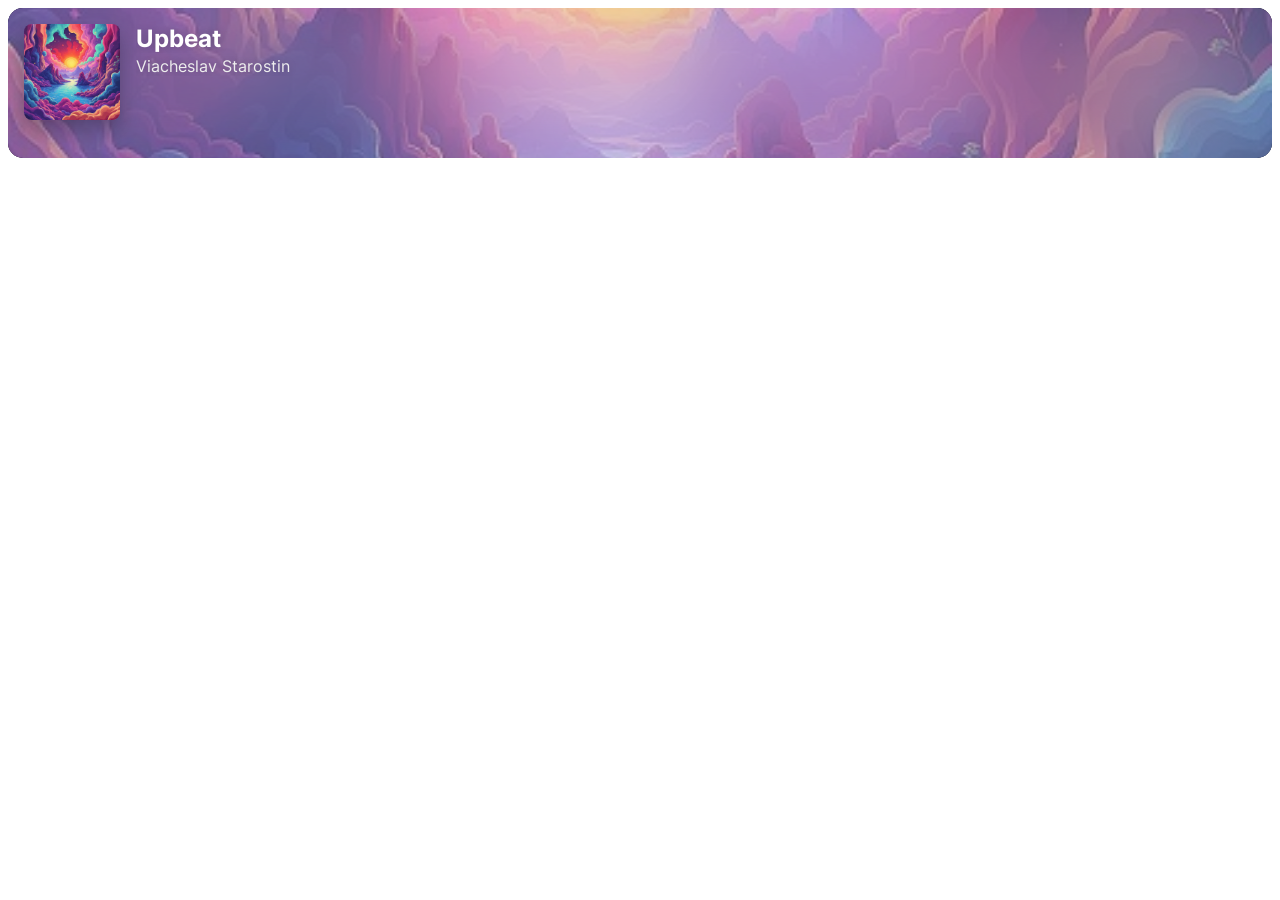
==== index.html @ 87ded1cf "Example Usage" ====
<!DOCTYPE html>
<html lang="en">

<head>
  <!-- meta tags -->
  <meta charset="UTF-8">
  <meta name="viewport" content="width=device-width, initial-scale=1.0">
  <!-- style -->
  <link rel="stylesheet" href="./index.css">
  <!-- import module -->
  <script src="./modules/soundbox.js" type="module"></script>
  <!-- page title -->
  <title>SoundBox - Embeddable Audio Player for Modern Websites</title>
</head>

<body>
  <!-- soundbox -->
  <soundbox class="example-soundbox">
    <!-- track #1 -->
    <source
      src="./assets/music/upbeat.mp3"
      cover="./assets/music/upbeat.jpg"
      artist="Viacheslav Starostin"
      title="Upbeat"
    />
    <!-- track #2 -->
    <source
      src="./assets/music/berry.mp3"
      cover="./assets/music/berry.jpg"
      artist="Giorgio Vitté"
      title="Berry"
    />
  </soundbox>
</body>

</html>
---- index.css ----
.example-soundbox {
  overflow: hidden;
}

.example-soundbox iframe {
  border-radius: 15px;
}
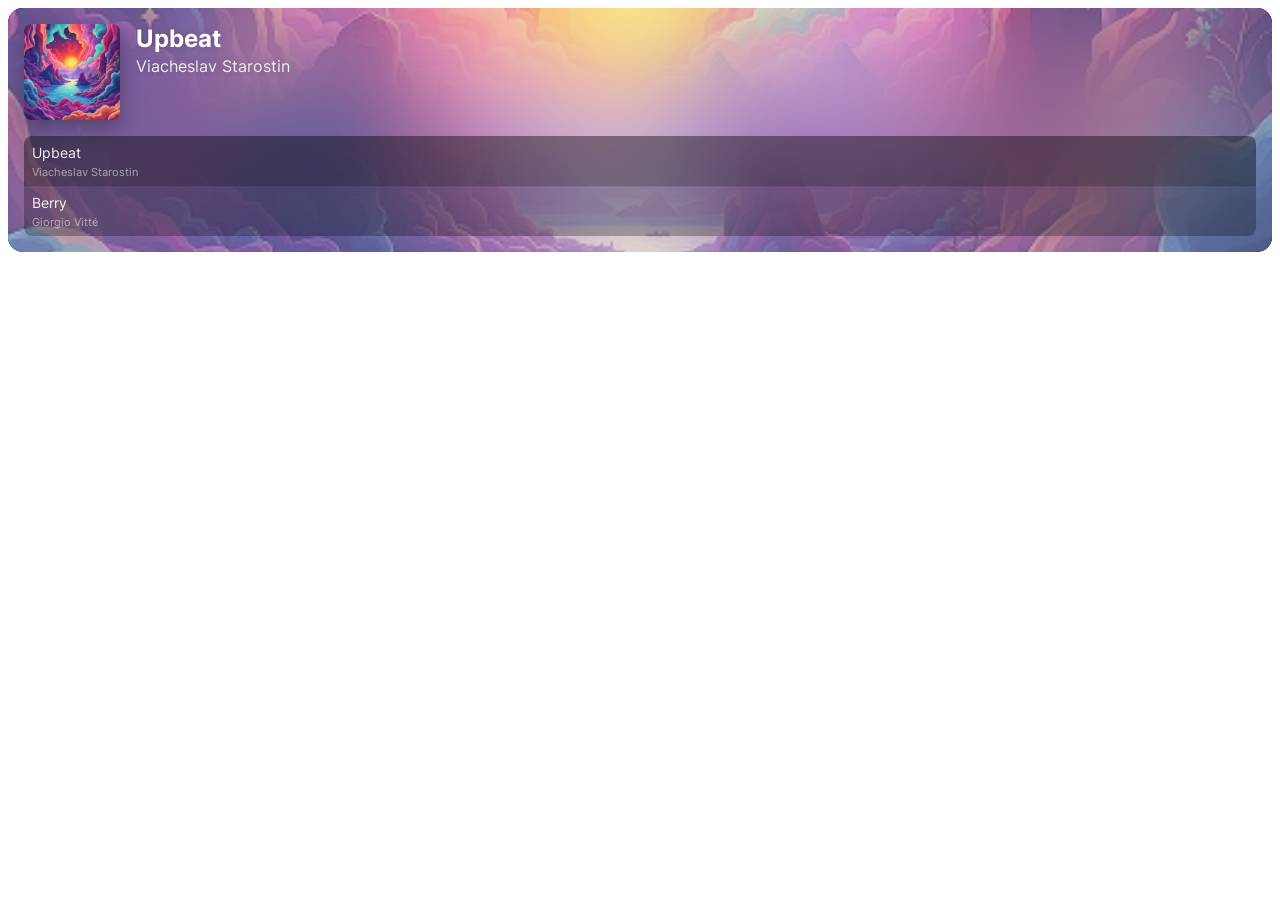
==== commit 3234a87f: "Add Logo for Favicon" ====
--- a/index.html
+++ b/index.html
@@ -5,6 +5,8 @@
   <!-- meta tags -->
   <meta charset="UTF-8">
   <meta name="viewport" content="width=device-width, initial-scale=1.0">
+  <!-- favicon -->
+  <link rel="shortcut icon" href="./assets/images/logo.png" type="image/png">
   <!-- style -->
   <link rel="stylesheet" href="./index.css">
   <!-- import module -->
--- a/index.css
+++ b/index.css
@@ -4,4 +4,10 @@
 
 .example-soundbox iframe {
   border-radius: 15px;
+}
+
+@media (max-width: 420px) {
+  .example-soundbox iframe {
+    border-radius: 4vw;
+  }
 }
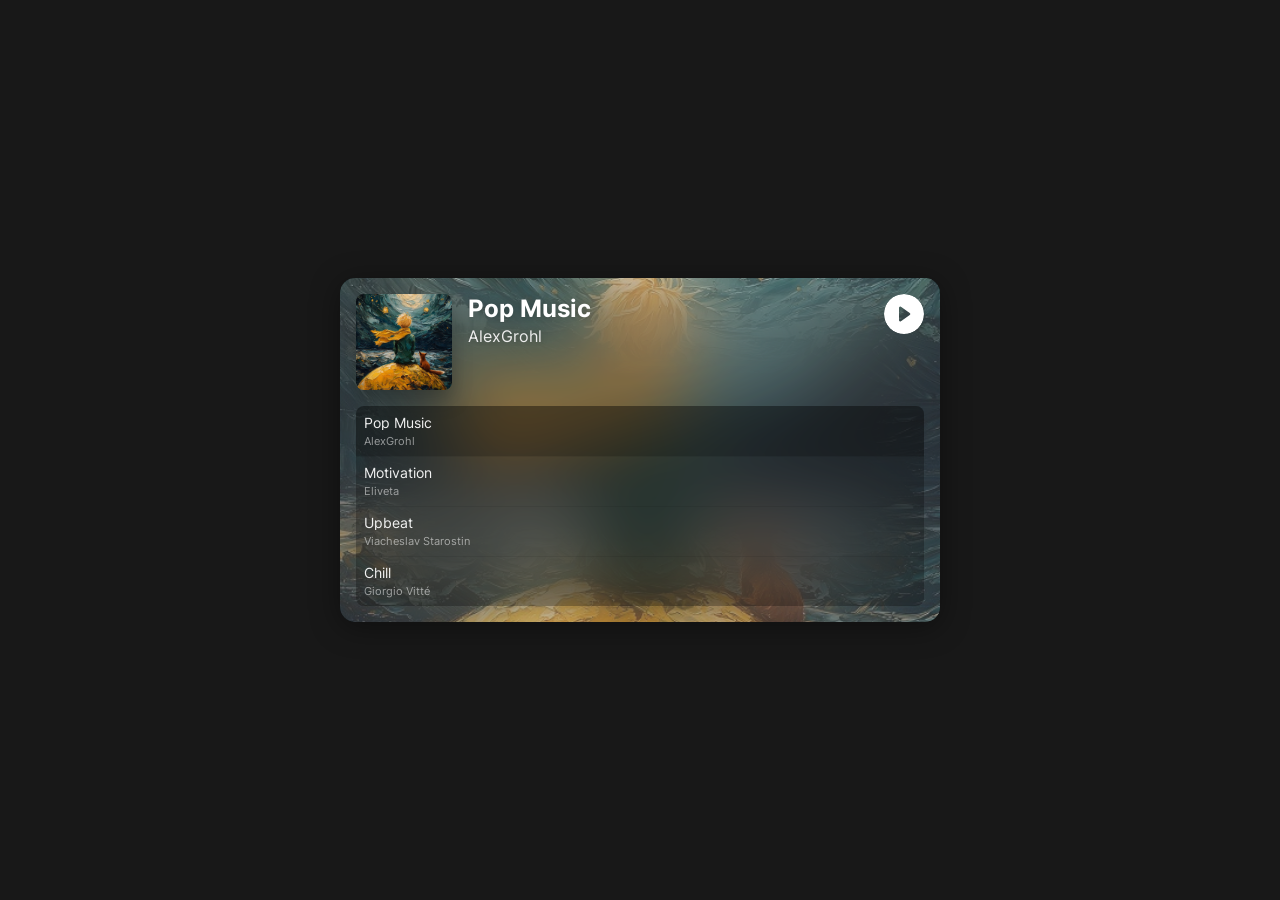
==== commit 14210855: "Update Sample Music Tracks" ====
--- a/index.html
+++ b/index.html
@@ -17,20 +17,34 @@
 
 <body>
   <!-- soundbox -->
-  <soundbox class="example-soundbox">
-    <!-- track #1 -->
+  <soundbox preload class="example-soundbox">
+    <!-- https://pixabay.com/music/electronic-pop-music-478803/ -->
     <source
+      title="Pop Music"
+      artist="AlexGrohl"
+      cover="./assets/music/pop-music.jpg"
+      src="./assets/music/pop-music.mp3"
+    />
+    <!-- https://pixabay.com/music/happy-childrens-tunes-motivation-474064/ -->
+    <source
+      title="Motivation"
+      artist="Eliveta"
+      cover="./assets/music/motivation.jpg"
+      src="./assets/music/motivation.mp3"
+    />
+    <!-- https://pixabay.com/music/upbeat-fun-upbeat-background-music-366059/ -->
+    <source
+      title="Upbeat"
+      artist="Viacheslav Starostin"
+      cover="./assets/music/upbeat.jpg"
       src="./assets/music/upbeat.mp3"
-      cover="./assets/music/upbeat.jpg"
-      artist="Viacheslav Starostin"
-      title="Upbeat"
     />
-    <!-- track #2 -->
+    <!-- https://pixabay.com/music/techno-trance-chill-uk-garage-488026/ -->
     <source
-      src="./assets/music/berry.mp3"
-      cover="./assets/music/berry.jpg"
+      title="Chill"
       artist="Giorgio Vitté"
-      title="Berry"
+      cover="./assets/music/chill.jpg"
+      src="./assets/music/chill.mp3"
     />
   </soundbox>
 </body>
--- a/index.css
+++ b/index.css
@@ -1,13 +1,26 @@
+body {
+  display: flex;
+  align-items: center;
+  justify-content: center;
+  flex-direction: column;
+  background-color: #181818;
+  overflow: hidden;
+  width: 100svw;
+  height: 100svh;
+  margin: 0px;
+  gap: 20px;
+}
+
 .example-soundbox {
   overflow: hidden;
-}
-
-.example-soundbox iframe {
+  width: calc(100svw - 28px);
+  max-width: 600px;
+  box-shadow: 0px 5px 30px #0006;
   border-radius: 15px;
 }
 
 @media (max-width: 420px) {
-  .example-soundbox iframe {
+  .example-soundbox {
     border-radius: 4vw;
   }
 }
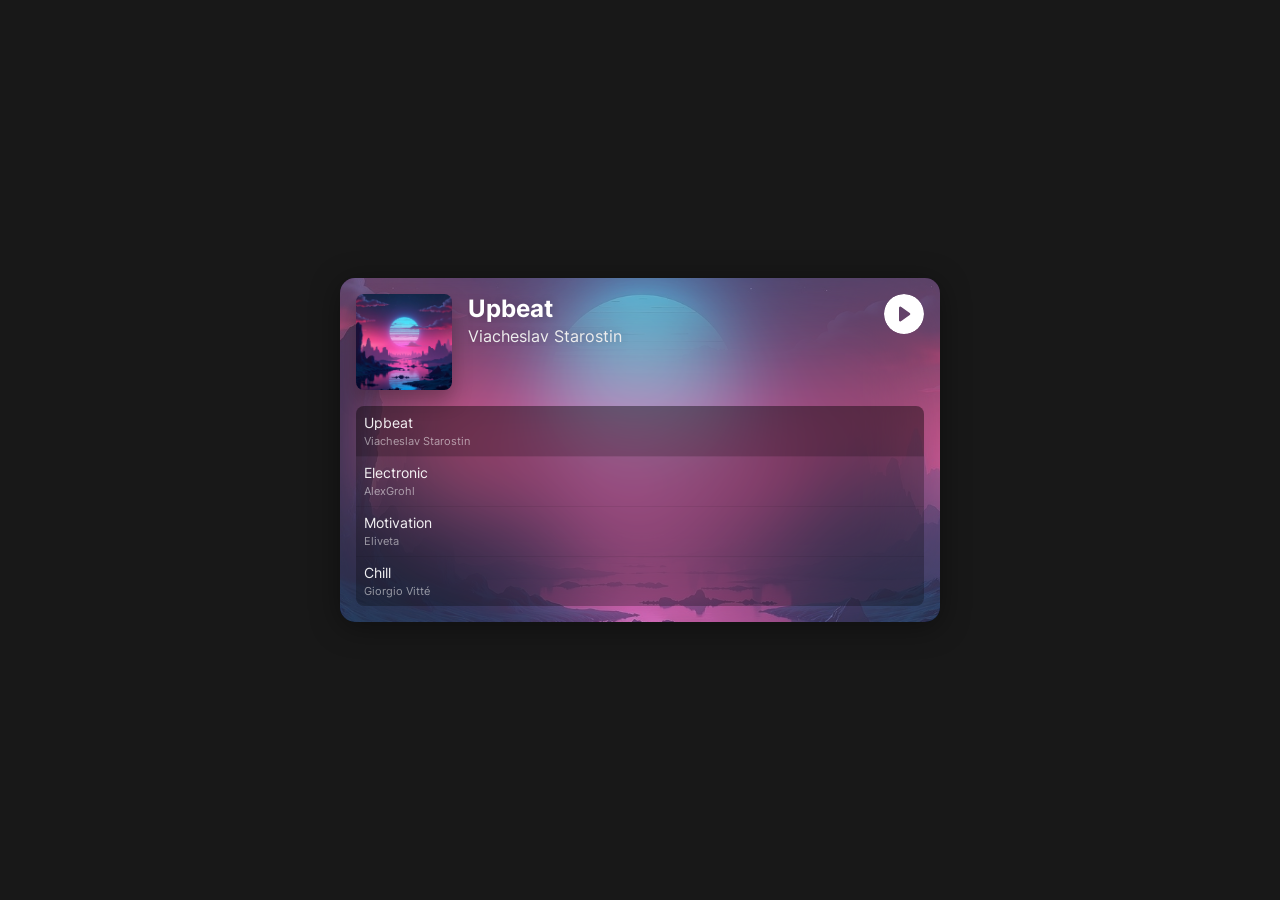
==== commit d61fef68: "Update Example" ====
--- a/index.html
+++ b/index.html
@@ -17,13 +17,20 @@
 
 <body>
   <!-- soundbox -->
-  <soundbox preload class="example-soundbox">
+  <soundbox visualizer preload class="example-soundbox">
+    <!-- https://pixabay.com/music/upbeat-fun-upbeat-background-music-366059/ -->
+    <source
+      title="Upbeat"
+      artist="Viacheslav Starostin"
+      cover="./assets/music/upbeat.jpg"
+      src="./assets/music/upbeat.mp3"
+    />
     <!-- https://pixabay.com/music/electronic-pop-music-478803/ -->
     <source
-      title="Pop Music"
+      title="Electronic"
       artist="AlexGrohl"
-      cover="./assets/music/pop-music.jpg"
-      src="./assets/music/pop-music.mp3"
+      cover="./assets/music/electronic.jpg"
+      src="./assets/music/electronic.mp3"
     />
     <!-- https://pixabay.com/music/happy-childrens-tunes-motivation-474064/ -->
     <source
@@ -31,13 +38,6 @@
       artist="Eliveta"
       cover="./assets/music/motivation.jpg"
       src="./assets/music/motivation.mp3"
-    />
-    <!-- https://pixabay.com/music/upbeat-fun-upbeat-background-music-366059/ -->
-    <source
-      title="Upbeat"
-      artist="Viacheslav Starostin"
-      cover="./assets/music/upbeat.jpg"
-      src="./assets/music/upbeat.mp3"
     />
     <!-- https://pixabay.com/music/techno-trance-chill-uk-garage-488026/ -->
     <source
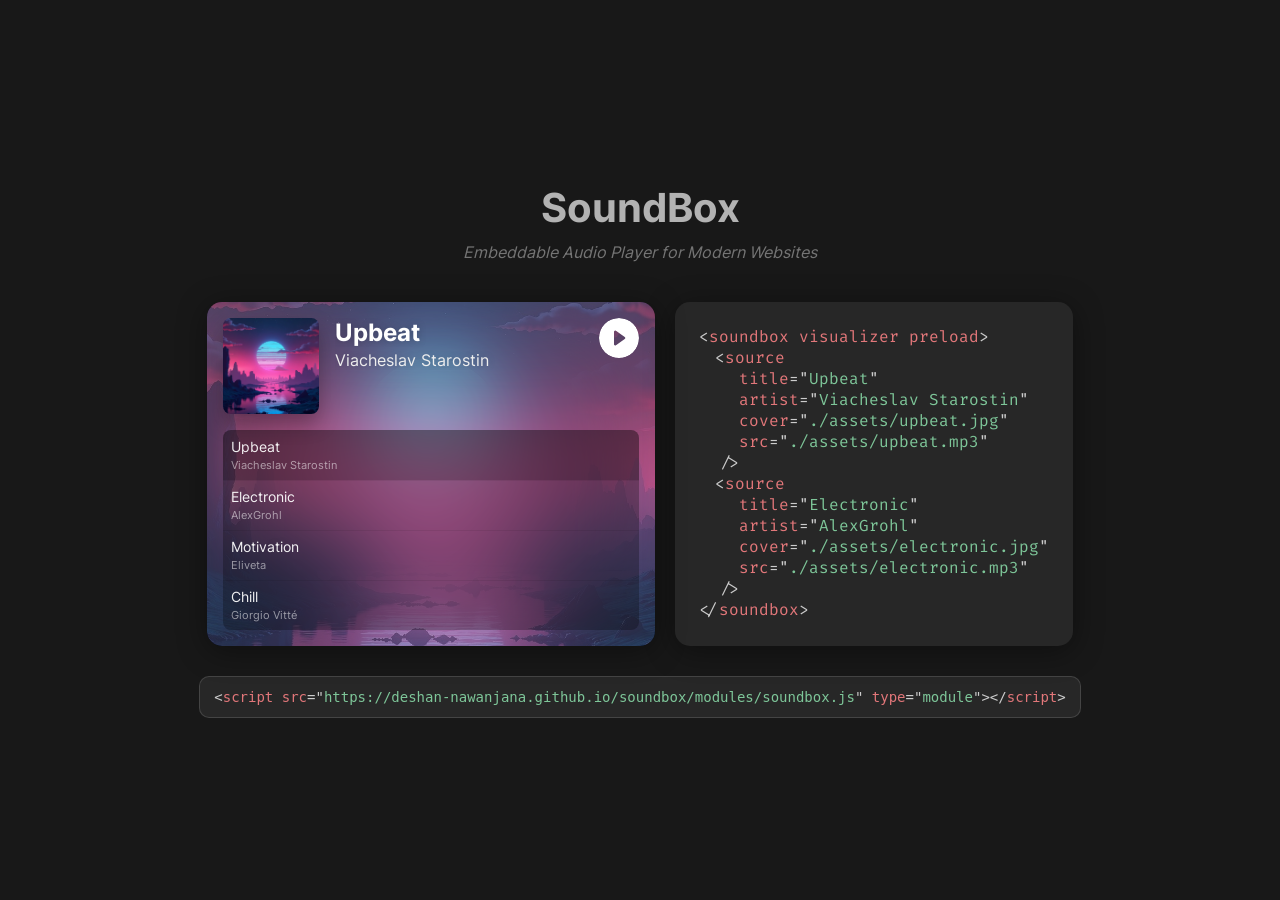
==== commit daf15825: "Example Snippets" ====
--- a/index.html
+++ b/index.html
@@ -7,46 +7,88 @@
   <meta name="viewport" content="width=device-width, initial-scale=1.0">
   <!-- favicon -->
   <link rel="shortcut icon" href="./assets/images/logo.png" type="image/png">
+  <!-- preload : fonts -->
+  <link rel="preload" href="./assets/fonts/Inter/Inter-Regular.ttf" as="font" type="font/ttf" crossorigin="anonymous">
+  <link rel="preload" href="./assets/fonts/Inter/Inter-Bold.ttf" as="font" type="font/ttf" crossorigin="anonymous">
+  <link rel="preload" href="./assets/fonts/FiraCode/FiraCode-Regular.ttf" as="font" type="font/ttf" crossorigin="anonymous">
+  <!-- fonts -->
+  <link rel="stylesheet" href="./assets/fonts/fonts.css">
   <!-- style -->
   <link rel="stylesheet" href="./index.css">
+  <!-- libraries -->
+  <link rel="stylesheet" href="./assets/libraries/prism.min.css">
+  <script src="./assets/libraries/prism.min.js"></script>
   <!-- import module -->
   <script src="./modules/soundbox.js" type="module"></script>
+  <!-- script -->
+  <script src="./index.js" type="module" defer></script>
   <!-- page title -->
   <title>SoundBox - Embeddable Audio Player for Modern Websites</title>
 </head>
 
 <body>
-  <!-- soundbox -->
-  <soundbox visualizer preload class="example-soundbox">
-    <!-- https://pixabay.com/music/upbeat-fun-upbeat-background-music-366059/ -->
-    <source
-      title="Upbeat"
-      artist="Viacheslav Starostin"
-      cover="./assets/music/upbeat.jpg"
-      src="./assets/music/upbeat.mp3"
-    />
-    <!-- https://pixabay.com/music/electronic-pop-music-478803/ -->
-    <source
-      title="Electronic"
-      artist="AlexGrohl"
-      cover="./assets/music/electronic.jpg"
-      src="./assets/music/electronic.mp3"
-    />
-    <!-- https://pixabay.com/music/happy-childrens-tunes-motivation-474064/ -->
-    <source
-      title="Motivation"
-      artist="Eliveta"
-      cover="./assets/music/motivation.jpg"
-      src="./assets/music/motivation.mp3"
-    />
-    <!-- https://pixabay.com/music/techno-trance-chill-uk-garage-488026/ -->
-    <source
-      title="Chill"
-      artist="Giorgio Vitté"
-      cover="./assets/music/chill.jpg"
-      src="./assets/music/chill.mp3"
-    />
-  </soundbox>
+  <!-- header -->
+  <div class="header">
+    <div class="header-title">
+      SoundBox
+    </div>
+    <div class="header-description">
+      Embeddable Audio Player for Modern Websites
+    </div>
+  </div>
+  <!-- preview -->
+  <div class="preview">
+    <!-- soundbox -->
+    <soundbox visualizer preload>
+      <!-- https://pixabay.com/music/upbeat-fun-upbeat-background-music-366059/ -->
+      <source
+        title="Upbeat"
+        artist="Viacheslav Starostin"
+        cover="./assets/music/upbeat.jpg"
+        src="./assets/music/upbeat.mp3"
+      />
+      <!-- https://pixabay.com/music/electronic-pop-music-478803/ -->
+      <source
+        title="Electronic"
+        artist="AlexGrohl"
+        cover="./assets/music/electronic.jpg"
+        src="./assets/music/electronic.mp3"
+      />
+      <!-- https://pixabay.com/music/happy-childrens-tunes-motivation-474064/ -->
+      <source
+        title="Motivation"
+        artist="Eliveta"
+        cover="./assets/music/motivation.jpg"
+        src="./assets/music/motivation.mp3"
+      />
+      <!-- https://pixabay.com/music/techno-trance-chill-uk-garage-488026/ -->
+      <source
+        title="Chill"
+        artist="Giorgio Vitté"
+        cover="./assets/music/chill.jpg"
+        src="./assets/music/chill.mp3"
+      />
+    </soundbox>
+    <!-- snippet -->
+    <pre class="snippet" data-code>&lt;soundbox visualizer preload&gt;
+  &lt;source
+    title="Upbeat"
+    artist="Viacheslav Starostin"
+    cover="./assets/upbeat.jpg"
+    src="./assets/upbeat.mp3"
+  /&gt;
+  &lt;source
+    title="Electronic"
+    artist="AlexGrohl"
+    cover="./assets/electronic.jpg"
+    src="./assets/electronic.mp3"
+  /&gt;
+&lt;/soundbox&gt;</pre>
+  </div>
+  <!-- module -->
+  <code class="module" data-code>
+    &lt;script src="https://deshan-nawanjana.github.io/soundbox/modules/soundbox.js" type="module"&gt;&lt;/script&gt;
+  </code>
 </body>
 
 </html>
--- a/assets/fonts/fonts.css
+++ b/assets/fonts/fonts.css
@@ -0,0 +1,17 @@
+@font-face {
+  font-family: "Inter";
+  src: url(./Inter/Inter-Regular.ttf);
+  font-weight: 400;
+}
+
+@font-face {
+  font-family: "Inter";
+  src: url(./Inter/Inter-Bold.ttf);
+  font-weight: 700;
+}
+
+@font-face {
+  font-family: "FiraCode";
+  src: url(./FiraCode/FiraCode-Regular.ttf);
+  font-weight: 400;
+}
--- a/index.css
+++ b/index.css
@@ -4,23 +4,134 @@
   justify-content: center;
   flex-direction: column;
   background-color: #181818;
-  overflow: hidden;
-  width: 100svw;
-  height: 100svh;
-  margin: 0px;
+  display: flex;
+  flex-direction: column;
+  margin: 20px;
   gap: 20px;
 }
 
-.example-soundbox {
+.header {
+  padding: 40px 20px 20px 20px;
+  text-align: center;
+  display: flex;
+  flex-direction: column;
+  align-items: center;
+  justify-content: center;
+  font-family: "Inter";
+  gap: 10px;
+}
+
+.header-title {
+  font-size: 40px;
+  color: #fffa;
+  font-weight: 700;
+}
+
+.header-description {
+  font-size: 16px;
+  font-style: italic;
+  color: #fff6;
+}
+
+.preview {
+  display: flex;
+  margin-bottom: 10px;
+  gap: 20px;
+}
+
+soundbox {
   overflow: hidden;
   width: calc(100svw - 28px);
-  max-width: 600px;
+  max-width: 448px;
   box-shadow: 0px 5px 30px #0006;
-  border-radius: 15px;
+  border-radius: var(--radius);
+}
+
+.snippet {
+  margin: 0px;
+  padding: 24px;
+  background-color: #fff1;
+  border-radius: var(--radius);
+  box-shadow: 0px 5px 30px #0006;
+  max-width: 400px;
+  overflow-x: auto;
+}
+
+.snippet * {
+  font-family: "FiraCode";
+  font-size: 16px;
+}
+
+.snippet::-webkit-scrollbar {
+  width: 5px;
+  height: 5px;
+}
+
+.snippet::-webkit-scrollbar-thumb {
+  background-color: #fff3;
+}
+
+.snippet::selection {
+  background-color: #fff1;
+}
+
+.module::selection {
+  background-color: #fff3;
+}
+
+.module {
+  text-align: center;
+  margin-bottom: 20px;
+  font-size: 14px;
+  padding: 12px 14px;
+  background-color: #fff1;
+  border: 1px solid #fff2;
+  border-radius: 10px;
+  max-width: calc(100svw - 50px);
+  line-break: anywhere;
+}
+
+.preview {
+  --radius: 15px;
 }
 
 @media (max-width: 420px) {
-  .example-soundbox {
-    border-radius: 4vw;
+  .preview {
+    --radius: 4vw;
+  }
+}
+
+@media (max-width: 1028px) {
+  .preview {
+    flex-direction: column;
+  }
+
+  .snippet {
+    padding: 15px;
+    width: calc(100svw - 60px);
+    max-width: 420px;
+  }
+
+  .snippet * {
+    font-size: 14px;
+  }
+}
+
+@media (min-width: 1000px) and (min-height: 600px) {
+  body {
+    width: 100svw;
+    height: 100svh;
+    align-items: center;
+    justify-content: center;
+    margin: 0px;
+    overflow: hidden;
+  }
+
+  .header {
+    padding: 0px 0px 20px 0px;
+  }
+
+  .module {
+    margin-bottom: 0px;
   }
 }
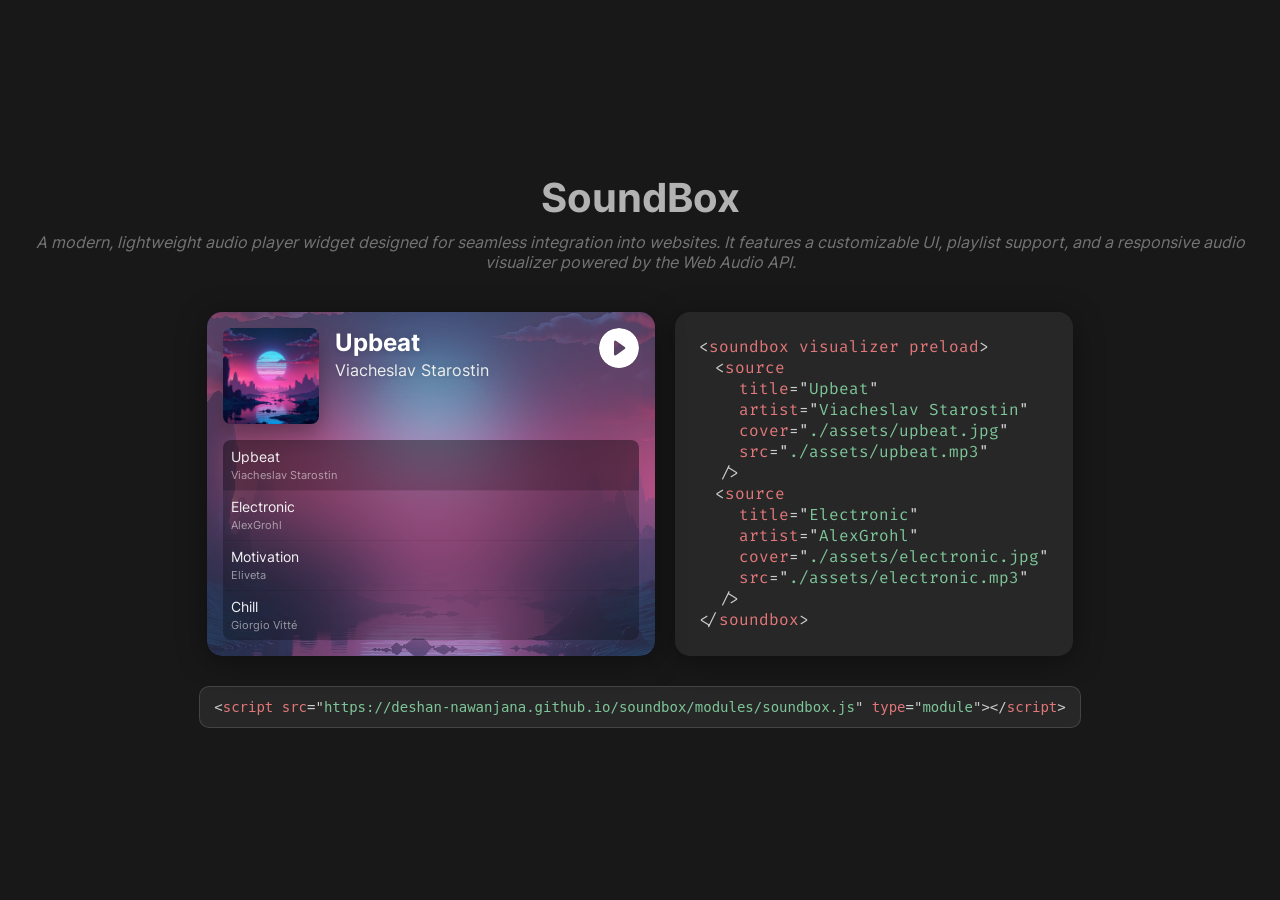
==== commit 13be87b2: "Update Meta Tags" ====
--- a/index.html
+++ b/index.html
@@ -4,7 +4,24 @@
 <head>
   <!-- meta tags -->
   <meta charset="UTF-8">
-  <meta name="viewport" content="width=device-width, initial-scale=1.0">
+  <meta name="color-scheme" content="dark">
+  <meta name="viewport" content="width=device-width, initial-scale=1.0, maximum-scale=1.0, user-scalable=no, shrink-to-fit=no">
+  <meta name="description" content="A modern, lightweight audio player widget designed for seamless integration into websites. It features a customizable UI, playlist support, and a responsive audio visualizer powered by the Web Audio API.">
+  <meta name="mobile-web-app-capable" content="yes">
+  <meta name="apple-mobile-web-app-capable" content="yes">
+  <!-- open graph tags -->
+  <meta property="og:title" content="SoundBox">
+  <meta property="og:description" content="A modern, lightweight audio player widget designed for seamless integration into websites. It features a customizable UI, playlist support, and a responsive audio visualizer powered by the Web Audio API.">
+  <meta property="og:type" content="website">
+  <meta property="og:url" content="https://deshan-nawanjana.github.io/soundbox/">
+  <meta property="og:image" content="https://deshan-nawanjana.github.io/soundbox/assets/images/cover.jpg">
+  <meta property="og:image:width" content="1200">
+  <meta property="og:image:height" content="630">
+  <!-- twitter card tags -->
+  <meta name="twitter:card" content="summary_large_image">
+  <meta name="twitter:title" content="SoundBox">
+  <meta name="twitter:description" content="A modern, lightweight audio player widget designed for seamless integration into websites. It features a customizable UI, playlist support, and a responsive audio visualizer powered by the Web Audio API.">
+  <meta name="twitter:image" content="https://deshan-nawanjana.github.io/soundbox/assets/images/cover.jpg">
   <!-- favicon -->
   <link rel="shortcut icon" href="./assets/images/logo.png" type="image/png">
   <!-- preload : fonts -->
@@ -23,7 +40,7 @@
   <!-- script -->
   <script src="./index.js" type="module" defer></script>
   <!-- page title -->
-  <title>SoundBox - Embeddable Audio Player for Modern Websites</title>
+  <title>SoundBox - A modern, lightweight audio player widget designed for seamless integration into websites. It features a customizable UI, playlist support, and a responsive audio visualizer powered by the Web Audio API.</title>
 </head>
 
 <body>
@@ -33,7 +50,7 @@
       SoundBox
     </div>
     <div class="header-description">
-      Embeddable Audio Player for Modern Websites
+      A modern, lightweight audio player widget designed for seamless integration into websites. It features a customizable UI, playlist support, and a responsive audio visualizer powered by the Web Audio API.
     </div>
   </div>
   <!-- preview -->
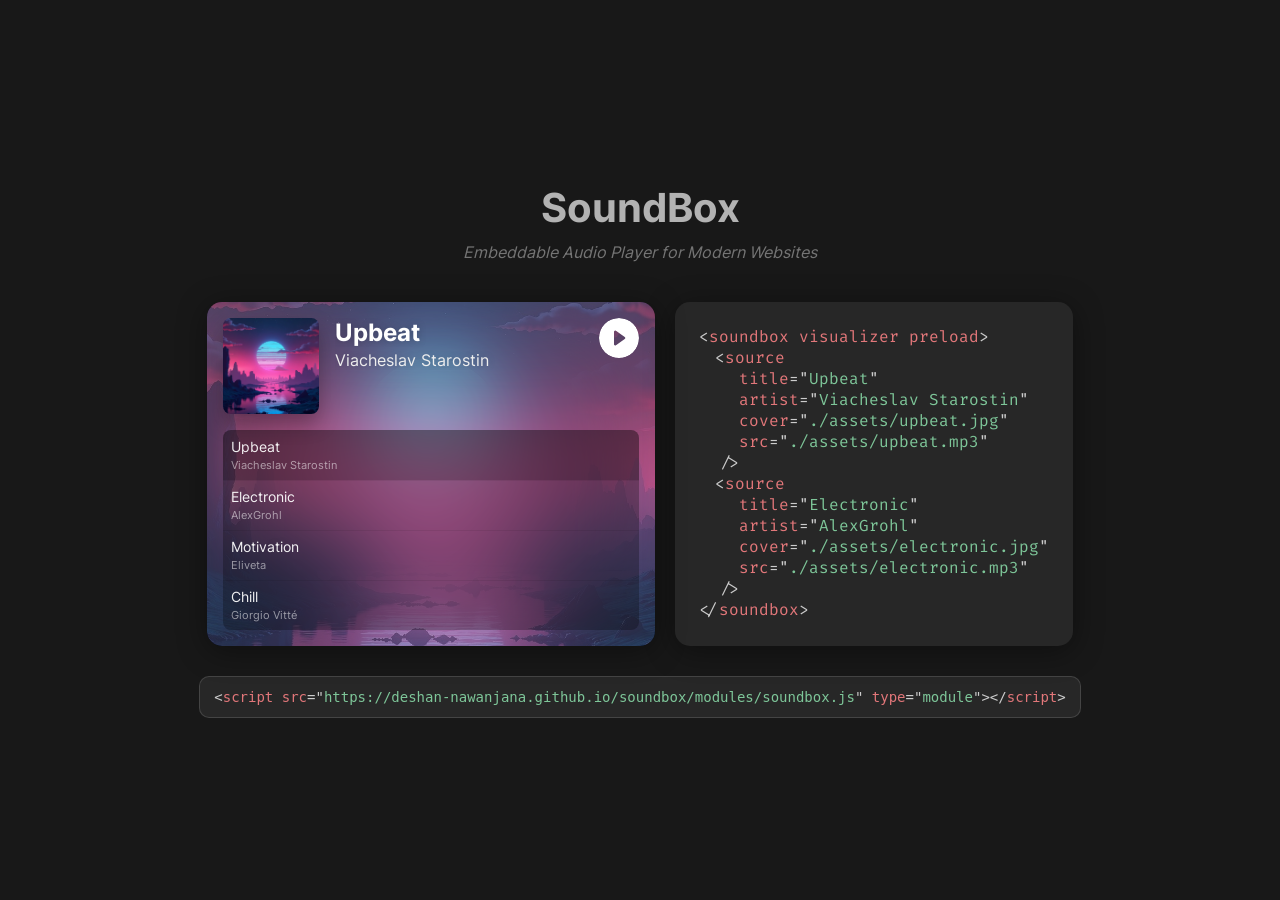
==== commit 7b99b5ff: "Update Header Description" ====
--- a/index.html
+++ b/index.html
@@ -50,7 +50,7 @@
       SoundBox
     </div>
     <div class="header-description">
-      A modern, lightweight audio player widget designed for seamless integration into websites. It features a customizable UI, playlist support, and a responsive audio visualizer powered by the Web Audio API.
+      Embeddable Audio Player for Modern Websites
     </div>
   </div>
   <!-- preview -->
